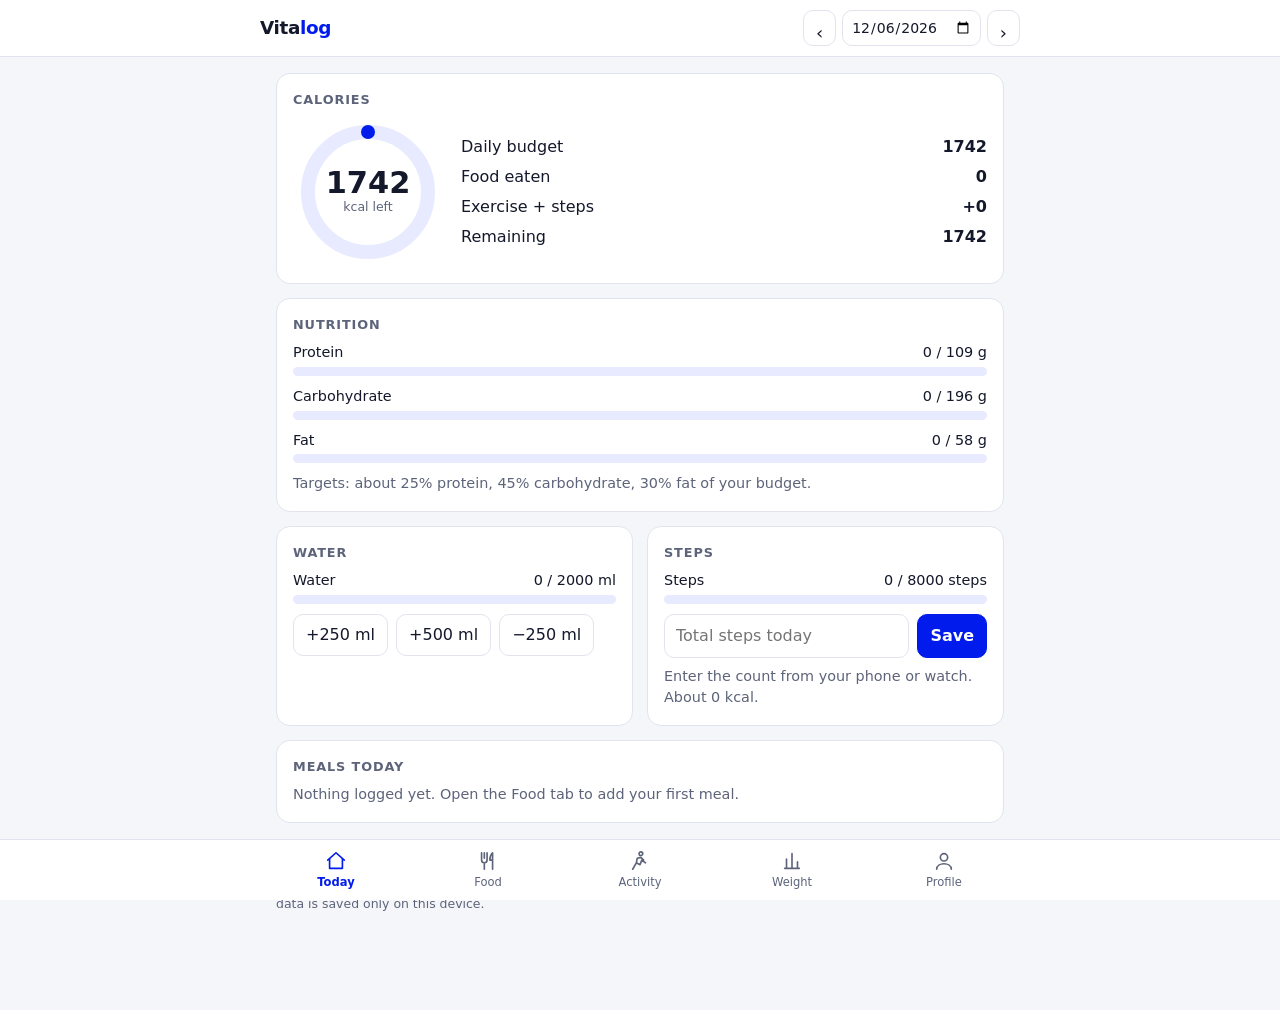
==== apps/vitalog/index.html @ bc7e9af1 "Add pre-launch notice, Vitalog app and Apps page entry Co-Authored-By: Claude Sonnet 5.5 <noreply@an" ====
<!doctype html>
<html lang="en">
<head>
<meta charset="utf-8">
<meta name="viewport" content="width=device-width, initial-scale=1, viewport-fit=cover">
<title>Vitalog</title>
<meta name="description" content="Free health tracker: calories, nutrition, water, steps, exercise and weight. Works offline. Your data stays on your device.">
<meta name="theme-color" content="#001beb">
<link rel="manifest" href="manifest.webmanifest">
<link rel="icon" href="icon.svg" type="image/svg+xml">
<style>
:root{--bg:#f5f6fa;--card:#fff;--text:#14182b;--muted:#5d647a;--line:#e1e4ee;--accent:#001beb;--accent2:#e8ebff;--good:#12805c;--warn:#b45309;--bad:#c0262d;--water:#0b7fc7;--r:14px}
@media (prefers-color-scheme:dark){:root:not([data-theme=light]){--bg:#0e111b;--card:#171b29;--text:#eceefa;--muted:#9aa2bd;--line:#272d42;--accent:#7e8cff;--accent2:#1d2342;--good:#3ecf9b;--warn:#f0a84a;--bad:#ff7b80;--water:#4cb4f5;color-scheme:dark}}
:root[data-theme=dark]{--bg:#0e111b;--card:#171b29;--text:#eceefa;--muted:#9aa2bd;--line:#272d42;--accent:#7e8cff;--accent2:#1d2342;--good:#3ecf9b;--warn:#f0a84a;--bad:#ff7b80;--water:#4cb4f5;color-scheme:dark}
*{box-sizing:border-box}
html,body{margin:0}
body{background:var(--bg);color:var(--text);font:16px/1.5 system-ui,-apple-system,"Segoe UI",Roboto,sans-serif;padding-bottom:calc(72px + env(safe-area-inset-bottom,0px))}
header{position:sticky;top:0;z-index:5;background:var(--card);border-bottom:1px solid var(--line);padding:calc(10px + env(safe-area-inset-top,0px)) max(16px,env(safe-area-inset-left,0px)) 10px max(16px,env(safe-area-inset-left,0px))}
.bar{max-width:760px;margin:0 auto;display:flex;align-items:center;gap:10px}
.brand{font-weight:800;letter-spacing:-.02em;font-size:1.15rem;margin-right:auto}
.brand b{color:var(--accent)}
.datebar{display:flex;align-items:center;gap:6px}
.datebar button{width:36px;height:36px;border-radius:10px;border:1px solid var(--line);background:var(--card);color:var(--text);font-size:18px;cursor:pointer}
.datebar input{border:1px solid var(--line);background:var(--card);color:var(--text);border-radius:10px;height:36px;padding:0 8px;font:inherit;font-size:14px}
main{max-width:760px;margin:0 auto;padding:16px max(16px,env(safe-area-inset-left,0px)) 16px;display:grid;gap:14px}
.card{background:var(--card);border:1px solid var(--line);border-radius:var(--r);padding:16px}
h2{font-size:1.05rem;margin:0 0 10px}
h3{font-size:.8rem;text-transform:uppercase;letter-spacing:.07em;color:var(--muted);margin:0 0 8px}
.muted{color:var(--muted);font-size:.9rem}
.grid2{display:grid;grid-template-columns:1fr 1fr;gap:14px}
@media(max-width:560px){.grid2{grid-template-columns:1fr}}
.ringrow{display:flex;gap:18px;align-items:center;flex-wrap:wrap}
.ring{position:relative;width:150px;height:150px;flex:none}
.ring svg{width:100%;height:100%;transform:rotate(-90deg)}
.ring .c{position:absolute;inset:0;display:grid;place-content:center;text-align:center}
.ring .c b{font-size:1.9rem;line-height:1;font-variant-numeric:tabular-nums}
.ring .c span{font-size:.78rem;color:var(--muted)}
.stats{display:grid;gap:6px;flex:1;min-width:200px}
.stats div{display:flex;justify-content:space-between;gap:8px;font-variant-numeric:tabular-nums}
.stats b{font-weight:700}
.bars{display:grid;gap:10px}
.bar-row .top{display:flex;justify-content:space-between;font-size:.9rem;margin-bottom:3px;font-variant-numeric:tabular-nums}
.track{height:9px;border-radius:9px;background:var(--accent2);overflow:hidden}
.fill{height:100%;border-radius:9px;background:var(--accent);transition:width .3s}
.fill.w{background:var(--water)}.fill.g{background:var(--good)}
.btnrow{display:flex;flex-wrap:wrap;gap:8px;margin-top:10px}
button,.btn{font:inherit;border:1px solid var(--line);background:var(--card);color:var(--text);border-radius:10px;padding:8px 12px;cursor:pointer}
button.pri{background:var(--accent);border-color:var(--accent);color:#fff;font-weight:600}
@media(prefers-color-scheme:dark){:root:not([data-theme=light]) button.pri{color:#0e111b}}
:root[data-theme=dark] button.pri{color:#0e111b}
button.del{color:var(--bad);padding:4px 9px}
button:focus-visible,input:focus-visible,select:focus-visible,a:focus-visible{outline:3px solid var(--accent);outline-offset:2px}
label{display:block;font-size:.85rem;font-weight:600;margin:10px 0 4px}
input,select{width:100%;font:inherit;color:var(--text);background:var(--card);border:1px solid var(--line);border-radius:10px;padding:9px 11px}
.row{display:grid;grid-template-columns:repeat(auto-fit,minmax(130px,1fr));gap:10px}
ul.list{list-style:none;margin:0;padding:0;display:grid;gap:2px}
ul.list li{display:flex;align-items:center;gap:10px;padding:9px 0;border-top:1px solid var(--line)}
ul.list li:first-child{border-top:0}
ul.list .n{flex:1;min-width:0}
ul.list .n small{display:block;color:var(--muted)}
ul.list .k{font-variant-numeric:tabular-nums;font-weight:600;white-space:nowrap}
.pill{display:inline-block;font-size:.72rem;font-weight:700;padding:1px 8px;border-radius:99px;background:var(--accent2);color:var(--accent);text-transform:uppercase;letter-spacing:.05em}
nav.tabs{position:fixed;left:0;right:0;bottom:0;z-index:6;background:var(--card);border-top:1px solid var(--line);display:flex;justify-content:center;padding-bottom:env(safe-area-inset-bottom,0px)}
nav.tabs .in{display:flex;width:100%;max-width:760px}
nav.tabs button{flex:1;border:0;border-radius:0;background:none;padding:10px 2px 9px;font-size:.72rem;color:var(--muted);display:grid;justify-items:center;gap:2px}
nav.tabs button svg{width:22px;height:22px;stroke:currentColor;fill:none;stroke-width:1.8;stroke-linecap:round;stroke-linejoin:round}
nav.tabs button[aria-current=page]{color:var(--accent);font-weight:700}
.note{font-size:.82rem;color:var(--muted);border-left:3px solid var(--accent);padding:2px 0 2px 10px}
.warn{color:var(--warn)}
.search{position:relative}
.results{max-height:240px;overflow:auto;border:1px solid var(--line);border-radius:10px;margin-top:6px}
.results button{display:flex;justify-content:space-between;width:100%;border:0;border-radius:0;border-top:1px solid var(--line);text-align:left}
.results button:first-child{border-top:0}
.chart{width:100%;height:auto;display:block}
.chart text{fill:var(--muted);font-size:11px}
footer.legal{max-width:760px;margin:0 auto;padding:0 max(16px,env(safe-area-inset-left,0px)) 24px;color:var(--muted);font-size:.78rem}
@media(prefers-reduced-motion:reduce){*{transition:none!important}}
</style>
</head>
<body>
<header><div class="bar"><div class="brand">Vita<b>log</b></div><div class="datebar" id="datebar"></div></div></header>
<main id="app"></main>
<footer class="legal">Vitalog is a free general-wellness tool by CircuitsTechHub. It is not medical advice and does not diagnose, treat or prevent any condition. Figures are estimates. Talk to a doctor or registered dietitian before changing your diet or exercise, especially if you are pregnant, under 18, have a medical condition or a history of disordered eating. Your data is saved only on this device.</footer>
<nav class="tabs"><div class="in" id="tabs"></div></nav>

<script>
(function(){
"use strict";
var KEY="vitalog-v1";
var $=function(s,r){return (r||document).querySelector(s)};
function esc(s){return String(s==null?"":s).replace(/[&<>"']/g,function(c){return{"&":"&amp;","<":"&lt;",">":"&gt;",'"':"&quot;","'":"&#39;"}[c]})}
function r0(n){return Math.round(n)}
function r1(n){return Math.round(n*10)/10}

/* ---------- food data: approximate values per 100 g (typical generic foods) ---------- */
var FOODS=[
["Apple",52,0.3,14,0.2,180],["Banana",89,1.1,23,0.3,120],["Orange",47,0.9,12,0.1,150],["Strawberries",32,0.7,8,0.3,150],["Grapes",69,0.7,18,0.2,100],["Blueberries",57,0.7,14,0.3,100],
["Avocado",160,2,9,15,100],["Tomato",18,0.9,3.9,0.2,120],["Cucumber",15,0.7,3.6,0.1,100],["Carrot",41,0.9,10,0.2,80],["Broccoli",34,2.8,7,0.4,90],["Spinach",23,2.9,3.6,0.4,60],["Potato, boiled",87,1.9,20,0.1,180],["Sweet potato, baked",90,2,21,0.2,150],["Onion",40,1.1,9,0.1,80],["Mixed salad leaves",17,1.3,2.9,0.2,60],
["White rice, cooked",130,2.7,28,0.3,180],["Brown rice, cooked",123,2.7,26,1,180],["Pasta, cooked",158,5.8,31,0.9,200],["Bulgur, cooked",83,3,19,0.2,180],["Couscous, cooked",112,3.8,23,0.2,180],["Oats, dry",389,17,66,7,40],["Bread, white",265,9,49,3.2,40],["Bread, wholemeal",247,13,41,3.4,40],["Turkish pide / flatbread",275,9,53,2.5,80],["Cornflakes",357,7,84,0.4,30],
["Chicken breast, cooked",165,31,0,3.6,120],["Chicken thigh, cooked",209,26,0,11,100],["Beef mince, 10% fat, cooked",217,26,0,12,100],["Lamb, cooked",294,25,0,21,100],["Salmon, cooked",208,20,0,13,120],["Tuna, canned in water",116,26,0,1,100],["White fish, cooked",105,23,0,1,120],["Egg, whole",143,13,1,9.5,50],["Bacon, grilled",417,12,1,41,25],["Sausage, grilled",300,14,3,26,60],["Doner kebab meat",250,18,3,18,120],
["Milk, semi-skimmed",47,3.6,4.8,1.7,200],["Whole milk",61,3.2,4.8,3.3,200],["Yoghurt, plain",61,3.5,4.7,3.3,150],["Greek yoghurt",97,9,4,5,150],["Ayran / buttermilk",40,2,3,2,250],["Cheddar cheese",403,25,1.3,33,30],["White cheese (beyaz peynir)",264,14,1.5,22,40],["Mozzarella",280,22,2.2,22,40],["Butter",717,0.9,0.1,81,10],["Cream cheese",342,6,4,34,30],
["Lentils, cooked",116,9,20,0.4,150],["Chickpeas, cooked",164,8.9,27,2.6,150],["Kidney beans, cooked",127,8.7,23,0.5,150],["Hummus",166,8,14,10,50],["Tofu",76,8,1.9,4.8,100],
["Almonds",579,21,22,50,30],["Walnuts",654,15,14,65,30],["Peanut butter",588,25,20,50,20],["Hazelnuts",628,15,17,61,30],["Olive oil",884,0,0,100,10],["Honey",304,0.3,82,0,20],["Sugar",387,0,100,0,5],["Dark chocolate",546,5,61,31,25],["Milk chocolate",535,8,59,30,25],["Biscuit",480,6,70,20,25],["Crisps",536,6,53,34,30],
["Baklava",430,6,45,25,60],["Pizza, margherita slice",250,11,31,9,110],["Burger, beef with bun",260,13,24,12,200],["Chips / fries",312,3.4,41,15,120],["Falafel",333,13,32,18,60],
["Cola",42,0,10.6,0,330],["Orange juice",45,0.7,10,0.2,200],["Coffee, black",2,0.1,0,0,200],["Tea, no sugar",1,0,0.3,0,250],["Beer",43,0.5,3.6,0,330],["Wine, red",85,0.1,2.6,0,150]
].map(function(a){return{name:a[0],kcal:a[1],p:a[2],c:a[3],f:a[4],serving:a[5]}});

var EXERCISES=[["Walking, easy",3.5],["Walking, brisk",4.3],["Running, 8 km/h",8.3],["Running, 10 km/h",9.8],["Cycling, leisure",5.8],["Cycling, fast",8.5],["Swimming",6],["Strength training",5],["HIIT / circuit",8],["Yoga",2.5],["Pilates",3],["Dancing",5],["Hiking",6],["Football",7],["Basketball",6.5],["Tennis",7],["Elliptical",5],["Rowing",7],["Housework",3]];
var MEALS=["Breakfast","Lunch","Dinner","Snacks"];

/* ---------- state ---------- */
var S=load();
function def(){return{profile:{sex:"f",age:30,height:170,weight:70,act:0,goal:"maintain",pace:0.25,water:2000,steps:8000},days:{},weights:{},custom:[],theme:"auto"}}
function load(){var d=def();try{var s=JSON.parse(localStorage.getItem(KEY)||"null");if(s&&typeof s==="object"){for(var k in d)if(s[k]!==undefined)d[k]=s[k];d.profile=Object.assign(def().profile,s.profile||{})}}catch(e){}return d}
var saveT;function save(){clearTimeout(saveT);saveT=setTimeout(function(){try{localStorage.setItem(KEY,JSON.stringify(S))}catch(e){toast("Could not save. Storage may be full or blocked.")}},120)}
var ids=0;function uid(){return Date.now().toString(36)+(ids++)}

var today=ymd(new Date()),cur=today,tab="today";
function ymd(d){var p=function(n){return String(n).padStart(2,"0")};return d.getFullYear()+"-"+p(d.getMonth()+1)+"-"+p(d.getDate())}
function shift(s,n){var d=new Date(s+"T12:00:00");d.setDate(d.getDate()+n);return ymd(d)}
function day(s){s=s||cur;if(!S.days[s])S.days[s]={food:[],water:0,steps:0,ex:[]};return S.days[s]}
function peek(s){return S.days[s]||{food:[],water:0,steps:0,ex:[]}}
function toast(m){var t=$("#toast");if(!t){t=document.createElement("div");t.id="toast";t.setAttribute("role","status");t.style.cssText="position:fixed;left:50%;transform:translateX(-50%);bottom:calc(84px + env(safe-area-inset-bottom,0px));background:#14182b;color:#fff;padding:9px 16px;border-radius:99px;font-size:.9rem;z-index:20;max-width:92vw;text-align:center";document.body.appendChild(t)}t.textContent=m;t.style.display="block";clearTimeout(toast._t);toast._t=setTimeout(function(){t.style.display="none"},3000)}

/* ---------- calculations ---------- */
function weightNow(){var ks=Object.keys(S.weights).sort();return ks.length?S.weights[ks[ks.length-1]]:S.profile.weight}
function bmr(){var p=S.profile,w=weightNow();return 10*w+6.25*p.height-5*p.age+(p.sex==="m"?5:-161)}
function budget(){
  var p=S.profile,tdee=bmr()*1.2,adj=0;      /* baseline 1.2: exercise and steps are added separately */
  if(p.goal==="lose")adj=-p.pace*7700/7;else if(p.goal==="gain")adj=p.pace*7700/7;
  var floor=p.sex==="m"?1500:1200,b=tdee+adj,limited=false;
  if(b<floor){b=floor;limited=true}
  return{kcal:r0(b),limited:limited,floor:floor}
}
function stepKcal(steps){return steps*0.00057*weightNow()}
function exKcal(ex){return ex.reduce(function(a,e){return a+(+e.kcal||0)},0)}
function totals(s){
  var d=peek(s),t={kcal:0,p:0,c:0,f:0};
  d.food.forEach(function(x){t.kcal+=x.kcal;t.p+=x.p;t.c+=x.c;t.f+=x.f});
  t.burn=exKcal(d.ex)+stepKcal(d.steps||0);
  return t
}

/* ---------- views ---------- */
var ICON={
today:'<path d="M3 11l9-8 9 8"/><path d="M5 10v10h14V10"/>',
food:'<path d="M5 3v8a3 3 0 003 3v7M8 3v6M11 3v8a3 3 0 01-3 3"/><path d="M17 21V3c-2 2-3 5-3 8h3"/>',
move:'<circle cx="13" cy="4" r="2"/><path d="M4 21l4-7 4 2 2-5 4 3M8 14l1-5 4-1 3 3"/>',
weight:'<path d="M4 20h16M6 20V10M12 20V4M18 20v-7"/>',
me:'<circle cx="12" cy="8" r="4"/><path d="M4 21c0-4 4-6 8-6s8 2 8 6"/>'};
function drawTabs(){
  var t=[["today","Today"],["food","Food"],["move","Activity"],["weight","Weight"],["me","Profile"]];
  $("#tabs").innerHTML=t.map(function(x){return'<button data-tab="'+x[0]+'"'+(tab===x[0]?' aria-current="page"':"")+'><svg viewBox="0 0 24 24" aria-hidden="true">'+ICON[x[0]]+"</svg>"+x[1]+"</button>"}).join("")
}
function drawDate(){
  $("#datebar").innerHTML='<button data-d="-1" aria-label="Previous day">‹</button><input type="date" id="dt" value="'+cur+'" max="'+today+'" aria-label="Date"><button data-d="1" aria-label="Next day"'+(cur>=today?" disabled":"")+'>›</button>'
}
function ring(pct,color,over){
  var R=60,C=2*Math.PI*R,p=Math.max(0,Math.min(1,pct)),col=over?"var(--warn)":color;
  return'<svg viewBox="0 0 150 150"><circle cx="75" cy="75" r="'+R+'" fill="none" stroke="var(--accent2)" stroke-width="14"/><circle cx="75" cy="75" r="'+R+'" fill="none" stroke="'+col+'" stroke-width="14" stroke-linecap="round" stroke-dasharray="'+(C*p).toFixed(1)+" "+C.toFixed(1)+'"/></svg>'
}
function bar(label,val,goal,cls,unit){
  var pct=goal>0?Math.min(100,val/goal*100):0;
  return'<div class="bar-row"><div class="top"><span>'+label+'</span><span>'+r0(val)+" / "+r0(goal)+" "+unit+'</span></div><div class="track" role="progressbar" aria-valuemin="0" aria-valuemax="'+r0(goal)+'" aria-valuenow="'+r0(val)+'" aria-label="'+label+'"><div class="fill '+(cls||"")+'" style="width:'+pct+'%"></div></div></div>'
}
function viewToday(){
  var d=peek(cur),t=totals(cur),b=budget(),left=b.kcal-t.kcal+t.burn,P=S.profile;
  var gp=b.kcal*0.25/4,gc=b.kcal*0.45/4,gf=b.kcal*0.30/9;
  return'<section class="card"><h3>Calories</h3><div class="ringrow"><div class="ring">'+ring(t.kcal/(b.kcal+t.burn),"var(--accent)",left<0)+'<div class="c"><b>'+r0(Math.abs(left))+'</b><span>'+(left>=0?"kcal left":"kcal over")+'</span></div></div>'+
  '<div class="stats"><div><span>Daily budget</span><b>'+b.kcal+'</b></div><div><span>Food eaten</span><b>'+r0(t.kcal)+'</b></div><div><span>Exercise + steps</span><b>+'+r0(t.burn)+'</b></div><div><span>Remaining</span><b>'+r0(left)+'</b></div></div></div>'+
  (b.limited?'<p class="note warn" style="margin-top:10px">Your goal would go below '+b.floor+' kcal a day, so the budget is held at that minimum. Very low intakes are not recommended without medical supervision.</p>':"")+'</section>'+
  '<section class="card"><h3>Nutrition</h3><div class="bars">'+bar("Protein",t.p,gp,"g","g")+bar("Carbohydrate",t.c,gc,"","g")+bar("Fat",t.f,gf,"w","g")+'</div><p class="muted" style="margin:10px 0 0">Targets: about 25% protein, 45% carbohydrate, 30% fat of your budget.</p></section>'+
  '<div class="grid2"><section class="card"><h3>Water</h3>'+bar("Water",d.water||0,P.water,"w","ml")+'<div class="btnrow"><button data-act="water" data-v="250">+250 ml</button><button data-act="water" data-v="500">+500 ml</button><button data-act="water" data-v="-250">−250 ml</button></div></section>'+
  '<section class="card"><h3>Steps</h3>'+bar("Steps",d.steps||0,P.steps,"g","steps")+'<form data-form="steps" class="btnrow"><input type="number" min="0" max="100000" inputmode="numeric" id="stepsIn" placeholder="Total steps today" aria-label="Total steps" style="flex:1;min-width:120px" value="'+(d.steps||"")+'"><button class="pri">Save</button></form><p class="muted" style="margin:8px 0 0">Enter the count from your phone or watch. About '+r0(stepKcal(d.steps||0))+' kcal.</p></section></div>'+
  '<section class="card"><h3>Meals today</h3>'+(d.food.length?MEALS.map(function(m){var f=d.food.filter(function(x){return x.meal===m});if(!f.length)return"";return'<p class="muted" style="margin:6px 0 0"><b>'+m+"</b> · "+r0(f.reduce(function(a,x){return a+x.kcal},0))+" kcal</p>"}).join(""):'<p class="muted" style="margin:0">Nothing logged yet. Open the Food tab to add your first meal.</p>')+'</section>'
}
var foodQuery="",foodPick=null;
function viewFood(){
  var d=peek(cur),all=FOODS.concat(S.custom);
  var q=foodQuery.trim().toLowerCase(),res=q?all.filter(function(f){return f.name.toLowerCase().indexOf(q)>-1}).slice(0,30):[];
  var h='<section class="card"><h2>Add food</h2><div class="search"><label for="fq">Search foods</label><input id="fq" type="search" autocomplete="off" placeholder="e.g. banana, rice, yoghurt" value="'+esc(foodQuery)+'">'+
  (q?'<div class="results">'+(res.length?res.map(function(f,i){return'<button data-pick="'+esc(f.name)+'"><span>'+esc(f.name)+'</span><span class="muted">'+r0(f.kcal)+" kcal/100 g</span></button>"}).join(""):'<p class="muted" style="padding:10px;margin:0">No match. Add it as a custom food below.</p>')+"</div>":"")+"</div>";
  if(foodPick){
    var f=all.filter(function(x){return x.name===foodPick})[0];
    if(f)h+='<form data-form="addfood" style="margin-top:12px"><b>'+esc(f.name)+'</b><div class="row"><div><label for="g">Amount (g or ml)</label><input id="g" type="number" min="1" max="5000" step="1" value="'+f.serving+'" inputmode="decimal"></div><div><label for="m">Meal</label><select id="m">'+MEALS.map(function(m){return"<option"+(m===guessMeal()?" selected":"")+">"+m+"</option>"}).join("")+'</select></div></div><div class="btnrow"><button class="pri">Add to diary</button><button type="button" data-act="cancelpick">Cancel</button></div></form>'
  }
  h+='<details style="margin-top:14px"><summary style="cursor:pointer;font-weight:600">Add a custom food</summary><form data-form="custom"><label for="cn">Name</label><input id="cn" required maxlength="60"><div class="row"><div><label for="ck">kcal per 100 g</label><input id="ck" type="number" min="0" max="1000" step="any" required></div><div><label for="cp">Protein g</label><input id="cp" type="number" min="0" step="any" value="0"></div><div><label for="cc">Carbs g</label><input id="cc" type="number" min="0" step="any" value="0"></div><div><label for="cf">Fat g</label><input id="cf" type="number" min="0" step="any" value="0"></div></div><div class="row"><div><label for="cs">Usual serving (g)</label><input id="cs" type="number" min="1" value="100"></div></div><div class="btnrow"><button class="pri">Save food</button></div></form></details></section>';
  MEALS.forEach(function(m){
    var f=d.food.filter(function(x){return x.meal===m});
    h+='<section class="card"><h3>'+m+(f.length?" · "+r0(f.reduce(function(a,x){return a+x.kcal},0))+" kcal":"")+"</h3>"+(f.length?'<ul class="list">'+f.map(function(x){return'<li><div class="n">'+esc(x.name)+"<small>"+r0(x.g)+" g · P "+r1(x.p)+" · C "+r1(x.c)+" · F "+r1(x.f)+'</small></div><span class="k">'+r0(x.kcal)+'</span><button class="del" data-del-food="'+x.id+'" aria-label="Delete '+esc(x.name)+'">✕</button></li>'}).join("")+"</ul>":'<p class="muted" style="margin:0">Empty</p>')+"</section>"
  });
  return h
}
function guessMeal(){var h=new Date().getHours();return h<11?"Breakfast":h<16?"Lunch":h<21?"Dinner":"Snacks"}
function viewMove(){
  var d=peek(cur),P=S.profile;
  var h='<section class="card"><h2>Log exercise</h2><form data-form="ex"><label for="et">Activity</label><select id="et">'+EXERCISES.map(function(e,i){return'<option value="'+i+'">'+e[0]+"</option>"}).join("")+'</select><div class="row"><div><label for="em">Minutes</label><input id="em" type="number" min="1" max="600" value="30" inputmode="numeric"></div></div><p class="muted" id="epre" style="margin:8px 0 0"></p><div class="btnrow"><button class="pri">Add exercise</button></div></form><p class="note" style="margin-top:12px">Calories use the MET method with your latest weight ('+r1(weightNow())+' kg). They are estimates.</p></section>';
  h+='<section class="card"><h3>Today\'s exercise · '+r0(exKcal(d.ex))+' kcal</h3>'+(d.ex.length?'<ul class="list">'+d.ex.map(function(x){return'<li><div class="n">'+esc(x.name)+"<small>"+x.min+' min</small></div><span class="k">'+r0(x.kcal)+'</span><button class="del" data-del-ex="'+x.id+'" aria-label="Delete '+esc(x.name)+'">✕</button></li>'}).join("")+"</ul>":'<p class="muted" style="margin:0">No exercise logged for this day.</p>')+"</section>";
  var wk=[];for(var i=6;i>=0;i--){var s=shift(cur,-i),dd=peek(s);wk.push({s:s,steps:dd.steps||0,ex:exKcal(dd.ex)})}
  h+='<section class="card"><h3>Last 7 days · steps</h3>'+barChart(wk.map(function(x){return{l:x.s.slice(8),v:x.steps}}),P.steps,"steps")+"</section>";
  return h
}
function barChart(data,goal,unit){
  var W=520,H=170,L=40,B=24,T=10,max=Math.max(goal||0,Math.max.apply(null,data.map(function(x){return x.v})),1),bw=(W-L-8)/data.length;
  var top=niceMax(max),svg='<svg class="chart" viewBox="0 0 '+W+" "+H+'" role="img" aria-label="Bar chart of '+unit+' for the last 7 days">';
  [0,.5,1].forEach(function(f){var y=T+(H-T-B)*(1-f);svg+='<line x1="'+L+'" x2="'+W+'" y1="'+y+'" y2="'+y+'" stroke="var(--line)"/><text x="'+(L-6)+'" y="'+(y+4)+'" text-anchor="end">'+r0(top*f)+"</text>"});
  data.forEach(function(x,i){var h=(H-T-B)*x.v/top,xx=L+i*bw+bw*.18;svg+='<rect x="'+xx+'" y="'+(H-B-h)+'" width="'+bw*.64+'" height="'+h+'" rx="4" fill="var(--accent)"/><text x="'+(xx+bw*.32)+'" y="'+(H-8)+'" text-anchor="middle">'+x.l+"</text>"});
  if(goal){var gy=T+(H-T-B)*(1-goal/top);svg+='<line x1="'+L+'" x2="'+W+'" y1="'+gy+'" y2="'+gy+'" stroke="var(--good)" stroke-dasharray="5 4"/><text x="'+W+'" y="'+(gy-4)+'" text-anchor="end" style="fill:var(--good)">goal</text>'}
  return svg+"</svg>"
}
function niceMax(v){var p=Math.pow(10,Math.floor(Math.log10(v))),n=v/p;return(n<=1?1:n<=2?2:n<=5?5:10)*p}
function viewWeight(){
  var ks=Object.keys(S.weights).sort(),P=S.profile;
  var h='<section class="card"><h2>Log weight</h2><form data-form="weight"><div class="row"><div><label for="wv">Weight (kg) on '+cur+'</label><input id="wv" type="number" step="0.1" min="20" max="400" inputmode="decimal" value="'+(S.weights[cur]||"")+'" required></div></div><div class="btnrow"><button class="pri">Save weight</button></div></form></section>';
  if(ks.length){
    var last=S.weights[ks[ks.length-1]],first=S.weights[ks[0]],hm=P.height/100,bmi=last/(hm*hm);
    h+='<section class="card"><h3>Progress</h3><div class="stats"><div><span>Latest</span><b>'+r1(last)+' kg</b></div><div><span>Change since first entry</span><b>'+(last-first>0?"+":"")+r1(last-first)+' kg</b></div><div><span>BMI</span><b>'+r1(bmi)+'</b></div></div><p class="muted" style="margin:8px 0 0">BMI is a rough population measure. It does not account for muscle, age or body shape.</p>'+lineChart(ks.slice(-60))+"</section>";
    h+='<section class="card"><h3>History</h3><ul class="list">'+ks.slice().reverse().slice(0,20).map(function(k){return'<li><div class="n">'+k+'</div><span class="k">'+r1(S.weights[k])+' kg</span><button class="del" data-del-w="'+k+'" aria-label="Delete weight on '+k+'">✕</button></li>'}).join("")+"</ul></section>"
  }else h+='<section class="card"><p class="muted" style="margin:0">No weights yet. Enter your first one above to see your chart.</p></section>';
  return h
}
function lineChart(ks){
  if(ks.length<2)return'<p class="muted">Add at least two entries to see a chart.</p>';
  var vals=ks.map(function(k){return S.weights[k]}),mn=Math.min.apply(null,vals),mx=Math.max.apply(null,vals),pad=Math.max(0.5,(mx-mn)*.15);mn=Math.floor((mn-pad)*2)/2;mx=Math.ceil((mx+pad)*2)/2;
  var W=520,H=190,L=44,R=10,T=12,B=26,pw=W-L-R,ph=H-T-B,pts=ks.map(function(k,i){return[L+pw*i/(ks.length-1),T+ph*(1-(S.weights[k]-mn)/(mx-mn))]});
  var svg='<svg class="chart" viewBox="0 0 '+W+" "+H+'" role="img" aria-label="Weight over time">';
  [0,.5,1].forEach(function(f){var y=T+ph*(1-f);svg+='<line x1="'+L+'" x2="'+(W-R)+'" y1="'+y+'" y2="'+y+'" stroke="var(--line)"/><text x="'+(L-6)+'" y="'+(y+4)+'" text-anchor="end">'+r1(mn+(mx-mn)*f)+"</text>"});
  svg+='<polyline fill="none" stroke="var(--accent)" stroke-width="2.5" stroke-linejoin="round" points="'+pts.map(function(p){return p[0].toFixed(1)+","+p[1].toFixed(1)}).join(" ")+'"/>';
  pts.forEach(function(p,i){if(ks.length<=30||i===pts.length-1)svg+='<circle cx="'+p[0].toFixed(1)+'" cy="'+p[1].toFixed(1)+'" r="3.5" fill="var(--accent)"/>'});
  svg+='<text x="'+L+'" y="'+(H-6)+'">'+ks[0]+'</text><text x="'+(W-R)+'" y="'+(H-6)+'" text-anchor="end">'+ks[ks.length-1]+"</text>";
  return svg+"</svg>"
}
function viewMe(){
  var P=S.profile,b=budget();
  function opt(a,v){return a.map(function(x){return'<option value="'+x[0]+'"'+(String(x[0])===String(v)?" selected":"")+">"+x[1]+"</option>"}).join("")}
  return'<section class="card"><h2>Your profile</h2><form data-form="profile"><div class="row"><div><label for="pa">Age</label><input id="pa" type="number" min="14" max="100" value="'+P.age+'"></div><div><label for="ps">Sex (for calorie formula)</label><select id="ps"><option value="f"'+(P.sex==="f"?" selected":"")+'>Female</option><option value="m"'+(P.sex==="m"?" selected":"")+'>Male</option></select></div><div><label for="ph">Height (cm)</label><input id="ph" type="number" min="100" max="230" value="'+P.height+'"></div><div><label for="pw">Weight (kg)</label><input id="pw" type="number" step="0.1" min="30" max="300" value="'+r1(weightNow())+'"></div></div>'+
  '<div class="row"><div><label for="pg">Goal</label><select id="pg">'+opt([["lose","Lose weight"],["maintain","Maintain weight"],["gain","Gain weight"]],P.goal)+'</select></div><div><label for="pp">Pace</label><select id="pp">'+opt([[0.25,"Gentle: 0.25 kg per week"],[0.5,"Steady: 0.5 kg per week"]],P.pace)+'</select></div></div>'+
  '<div class="row"><div><label for="pwg">Water goal (ml)</label><input id="pwg" type="number" min="500" max="6000" step="50" value="'+P.water+'"></div><div><label for="pst">Step goal</label><input id="pst" type="number" min="1000" max="40000" step="500" value="'+P.steps+'"></div></div>'+
  '<div class="btnrow"><button class="pri">Save profile</button></div></form><p class="note" style="margin-top:12px">Your daily budget is about <b>'+b.kcal+' kcal</b>. It uses the Mifflin-St Jeor equation with a sedentary baseline; logged exercise and steps are added on top. This is a general estimate, not a prescription.</p></section>'+
  '<section class="card"><h3>Appearance</h3><div class="btnrow" style="margin-top:0"><button data-theme="auto">Auto</button><button data-theme="light">Light</button><button data-theme="dark">Dark</button></div></section>'+
  '<section class="card"><h3>Your data</h3><p class="muted" style="margin-top:0">Everything is stored only in this browser on this device. Clearing browser data deletes it, so download a backup now and then. Nothing is sent to CircuitsTechHub or anyone else.</p><div class="btnrow"><button data-act="export">Download backup</button><label class="btn" style="margin:0;font-weight:400">Restore backup<input type="file" accept=".json,application/json" id="imp" hidden></label><button class="del" data-act="wipe">Delete all data</button></div></section>'
}
function render(){
  drawTabs();drawDate();
  var v={today:viewToday,food:viewFood,move:viewMove,weight:viewWeight,me:viewMe}[tab]();
  var y=window.scrollY,ae=document.activeElement&&document.activeElement.id;
  $("#app").innerHTML=v;
  if(tab==="move")exPreview();
  if(ae==="fq"){var el=$("#fq");if(el){el.focus();el.setSelectionRange(el.value.length,el.value.length)}}
  else window.scrollTo(0,y);
  applyTheme()
}
function exPreview(){var s=$("#et"),m=$("#em"),p=$("#epre");if(!s)return;var k=EXERCISES[+s.value][1]*weightNow()*(+m.value||0)/60;p.textContent="About "+r0(k)+" kcal."}
function applyTheme(){var r=document.documentElement;if(S.theme==="auto")r.removeAttribute("data-theme");else r.setAttribute("data-theme",S.theme)}

/* ---------- events ---------- */
document.addEventListener("click",function(e){
  var b=e.target.closest("button,[data-tab]");if(!b)return;
  if(b.dataset.tab){tab=b.dataset.tab;foodPick=null;render();window.scrollTo(0,0);return}
  if(b.dataset.d){var n=shift(cur,+b.dataset.d);if(n<=today){cur=n;render()}return}
  if(b.dataset.pick){foodPick=b.dataset.pick;render();var g=$("#g");if(g)g.focus();return}
  if(b.dataset.theme){S.theme=b.dataset.theme;save();render();return}
  if(b.dataset.delFood){var d=day();d.food=d.food.filter(function(x){return x.id!==b.dataset.delFood});save();render();return}
  if(b.dataset.delEx){var d2=day();d2.ex=d2.ex.filter(function(x){return x.id!==b.dataset.delEx});save();render();return}
  if(b.dataset.delW){delete S.weights[b.dataset.delW];save();render();return}
  var a=b.dataset.act;if(!a)return;
  if(a==="water"){var dd=day();dd.water=Math.max(0,(dd.water||0)+ +b.dataset.v);save();render()}
  else if(a==="cancelpick"){foodPick=null;render()}
  else if(a==="export"){var url=URL.createObjectURL(new Blob([JSON.stringify(S)],{type:"application/json"})),l=document.createElement("a");l.href=url;l.download="vitalog-backup-"+today+".json";document.body.appendChild(l);l.click();l.remove();setTimeout(function(){URL.revokeObjectURL(url)},1000)}
  else if(a==="wipe"){if(b.dataset.armed){localStorage.removeItem(KEY);S=def();render();toast("All data deleted")}else{b.dataset.armed="1";b.textContent="Tap again to confirm";setTimeout(function(){b.dataset.armed="";b.textContent="Delete all data"},4000)}}
});
document.addEventListener("input",function(e){
  if(e.target.id==="fq"){foodQuery=e.target.value;foodPick=null;render()}
  if(e.target.id==="et"||e.target.id==="em")exPreview();
  if(e.target.id==="dt"){}
});
document.addEventListener("change",function(e){
  if(e.target.id==="dt"){if(e.target.value&&e.target.value<=today){cur=e.target.value;render()}else{e.target.value=cur}}
  if(e.target.id==="imp"&&e.target.files[0]){var r=new FileReader();r.onload=function(){try{var o=JSON.parse(r.result);if(!o||typeof o!=="object"||!o.profile)throw 0;S=Object.assign(def(),o);S.profile=Object.assign(def().profile,o.profile);save();render();toast("Backup restored")}catch(x){toast("That file is not a valid Vitalog backup.")}};r.readAsText(e.target.files[0])}
});
document.addEventListener("submit",function(e){
  var f=e.target.dataset.form;if(!f)return;e.preventDefault();var d=day();
  if(f==="steps"){d.steps=Math.max(0,r0(+$("#stepsIn").value||0));save();render();toast("Steps saved")}
  else if(f==="addfood"){
    var food=FOODS.concat(S.custom).filter(function(x){return x.name===foodPick})[0],g=+$("#g").value;if(!food||!(g>0))return;
    var k=g/100;d.food.push({id:uid(),name:food.name,g:g,meal:$("#m").value,kcal:food.kcal*k,p:food.p*k,c:food.c*k,f:food.f*k});
    foodPick=null;foodQuery="";save();render();toast("Added")}
  else if(f==="custom"){
    var nm=$("#cn").value.trim();if(!nm)return;
    S.custom.push({name:nm,kcal:+$("#ck").value||0,p:+$("#cp").value||0,c:+$("#cc").value||0,f:+$("#cf").value||0,serving:+$("#cs").value||100});
    save();foodQuery=nm;foodPick=nm;render();toast("Food saved")}
  else if(f==="ex"){
    var ex=EXERCISES[+$("#et").value],min=+$("#em").value;if(!(min>0))return;
    d.ex.push({id:uid(),name:ex[0],min:min,kcal:ex[1]*weightNow()*min/60});save();render();toast("Exercise added")}
  else if(f==="weight"){var w=+$("#wv").value;if(!(w>=20&&w<=400))return;S.weights[cur]=w;S.profile.weight=w;save();render();toast("Weight saved")}
  else if(f==="profile"){
    var P=S.profile;P.age=+$("#pa").value||P.age;P.sex=$("#ps").value;P.height=+$("#ph").value||P.height;
    var nw=+$("#pw").value;if(nw>=30){P.weight=nw;if(!S.weights[today])S.weights[today]=nw}
    P.goal=$("#pg").value;P.pace=+$("#pp").value;P.water=+$("#pwg").value||2000;P.steps=+$("#pst").value||8000;
    save();render();toast("Profile saved")}
});
if("serviceWorker" in navigator&&location.protocol.indexOf("http")===0){try{navigator.serviceWorker.register("sw.js").catch(function(){})}catch(e){}}
render();
})();
</script>
</body>
</html>
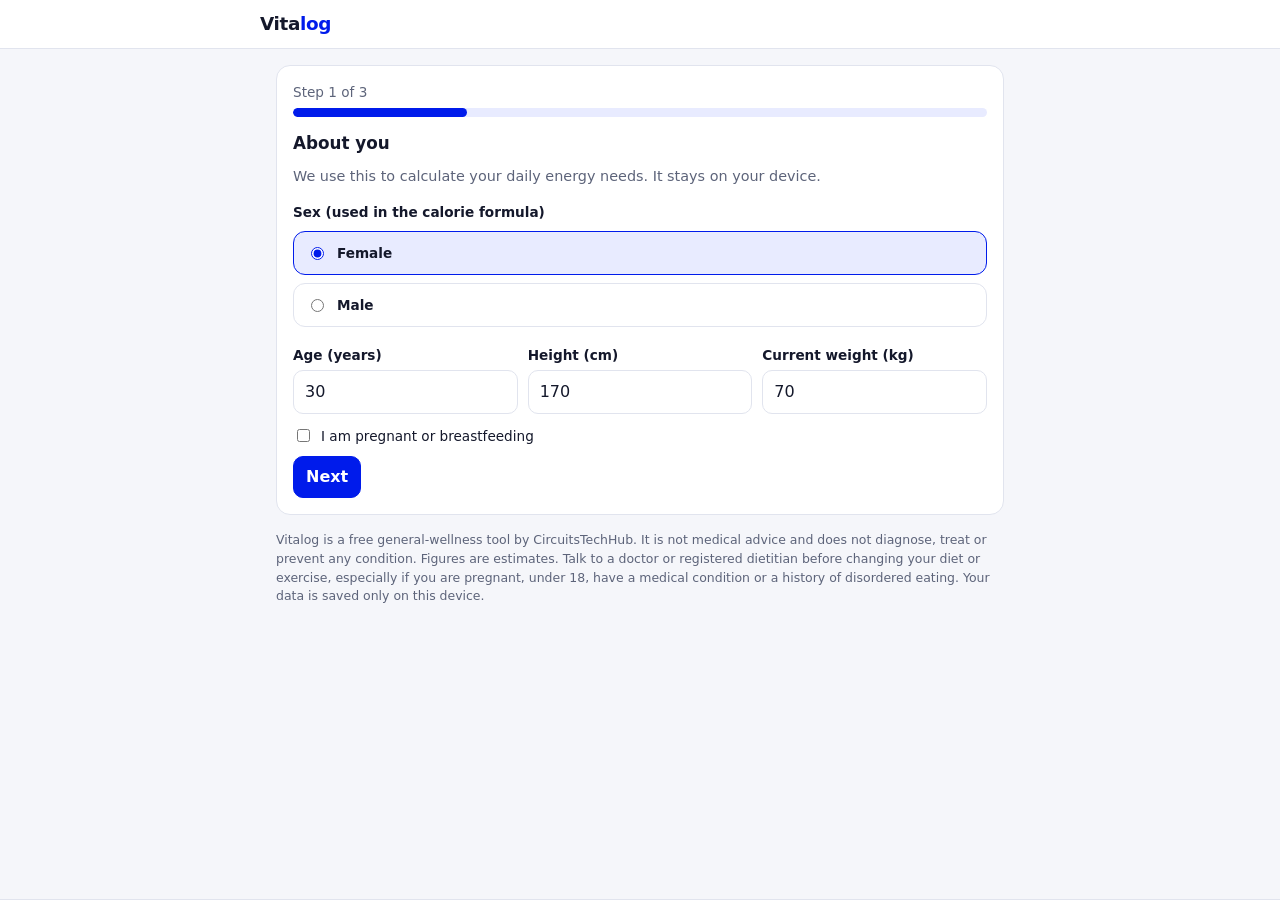
==== commit da452590: "Vitalog 1.1: onboarding questions and personalised calorie, macro and micronutrient plan Co-Authored" ====
--- a/apps/vitalog/index.html
+++ b/apps/vitalog/index.html
@@ -42,7 +42,14 @@
 .bar-row .top{display:flex;justify-content:space-between;font-size:.9rem;margin-bottom:3px;font-variant-numeric:tabular-nums}
 .track{height:9px;border-radius:9px;background:var(--accent2);overflow:hidden}
 .fill{height:100%;border-radius:9px;background:var(--accent);transition:width .3s}
-.fill.w{background:var(--water)}.fill.g{background:var(--good)}
+.fill.w{background:var(--water)}.fill.g{background:var(--good)}.fill.o{background:var(--warn)}
+.opt{display:flex;gap:10px;align-items:flex-start;border:1px solid var(--line);border-radius:12px;padding:11px 12px;margin:8px 0;cursor:pointer;font-weight:400}
+.opt input{width:auto;margin-top:4px;accent-color:var(--accent)}
+.opt b{display:block}.opt small{color:var(--muted)}
+.opt:has(input:checked){border-color:var(--accent);background:var(--accent2)}
+.big{font-size:2.4rem;font-weight:800;line-height:1.1;font-variant-numeric:tabular-nums}
+.steps{color:var(--muted);font-size:.85rem;margin:0 0 6px}
+.chk{display:flex;align-items:center;gap:8px;font-weight:400}.chk input{width:auto}
 .btnrow{display:flex;flex-wrap:wrap;gap:8px;margin-top:10px}
 button,.btn{font:inherit;border:1px solid var(--line);background:var(--card);color:var(--text);border-radius:10px;padding:8px 12px;cursor:pointer}
 button.pri{background:var(--accent);border-color:var(--accent);color:#fff;font-weight:600}
@@ -93,24 +100,26 @@
 function r1(n){return Math.round(n*10)/10}
 
 /* ---------- food data: approximate values per 100 g (typical generic foods) ---------- */
+/* [name, kcal, protein, carbs, fat, serving g, fibre g, sugar g, sodium mg, calcium mg, iron mg, potassium mg, vitamin C mg] per 100 g */
 var FOODS=[
-["Apple",52,0.3,14,0.2,180],["Banana",89,1.1,23,0.3,120],["Orange",47,0.9,12,0.1,150],["Strawberries",32,0.7,8,0.3,150],["Grapes",69,0.7,18,0.2,100],["Blueberries",57,0.7,14,0.3,100],
-["Avocado",160,2,9,15,100],["Tomato",18,0.9,3.9,0.2,120],["Cucumber",15,0.7,3.6,0.1,100],["Carrot",41,0.9,10,0.2,80],["Broccoli",34,2.8,7,0.4,90],["Spinach",23,2.9,3.6,0.4,60],["Potato, boiled",87,1.9,20,0.1,180],["Sweet potato, baked",90,2,21,0.2,150],["Onion",40,1.1,9,0.1,80],["Mixed salad leaves",17,1.3,2.9,0.2,60],
-["White rice, cooked",130,2.7,28,0.3,180],["Brown rice, cooked",123,2.7,26,1,180],["Pasta, cooked",158,5.8,31,0.9,200],["Bulgur, cooked",83,3,19,0.2,180],["Couscous, cooked",112,3.8,23,0.2,180],["Oats, dry",389,17,66,7,40],["Bread, white",265,9,49,3.2,40],["Bread, wholemeal",247,13,41,3.4,40],["Turkish pide / flatbread",275,9,53,2.5,80],["Cornflakes",357,7,84,0.4,30],
-["Chicken breast, cooked",165,31,0,3.6,120],["Chicken thigh, cooked",209,26,0,11,100],["Beef mince, 10% fat, cooked",217,26,0,12,100],["Lamb, cooked",294,25,0,21,100],["Salmon, cooked",208,20,0,13,120],["Tuna, canned in water",116,26,0,1,100],["White fish, cooked",105,23,0,1,120],["Egg, whole",143,13,1,9.5,50],["Bacon, grilled",417,12,1,41,25],["Sausage, grilled",300,14,3,26,60],["Doner kebab meat",250,18,3,18,120],
-["Milk, semi-skimmed",47,3.6,4.8,1.7,200],["Whole milk",61,3.2,4.8,3.3,200],["Yoghurt, plain",61,3.5,4.7,3.3,150],["Greek yoghurt",97,9,4,5,150],["Ayran / buttermilk",40,2,3,2,250],["Cheddar cheese",403,25,1.3,33,30],["White cheese (beyaz peynir)",264,14,1.5,22,40],["Mozzarella",280,22,2.2,22,40],["Butter",717,0.9,0.1,81,10],["Cream cheese",342,6,4,34,30],
-["Lentils, cooked",116,9,20,0.4,150],["Chickpeas, cooked",164,8.9,27,2.6,150],["Kidney beans, cooked",127,8.7,23,0.5,150],["Hummus",166,8,14,10,50],["Tofu",76,8,1.9,4.8,100],
-["Almonds",579,21,22,50,30],["Walnuts",654,15,14,65,30],["Peanut butter",588,25,20,50,20],["Hazelnuts",628,15,17,61,30],["Olive oil",884,0,0,100,10],["Honey",304,0.3,82,0,20],["Sugar",387,0,100,0,5],["Dark chocolate",546,5,61,31,25],["Milk chocolate",535,8,59,30,25],["Biscuit",480,6,70,20,25],["Crisps",536,6,53,34,30],
-["Baklava",430,6,45,25,60],["Pizza, margherita slice",250,11,31,9,110],["Burger, beef with bun",260,13,24,12,200],["Chips / fries",312,3.4,41,15,120],["Falafel",333,13,32,18,60],
-["Cola",42,0,10.6,0,330],["Orange juice",45,0.7,10,0.2,200],["Coffee, black",2,0.1,0,0,200],["Tea, no sugar",1,0,0.3,0,250],["Beer",43,0.5,3.6,0,330],["Wine, red",85,0.1,2.6,0,150]
-].map(function(a){return{name:a[0],kcal:a[1],p:a[2],c:a[3],f:a[4],serving:a[5]}});
+["Apple",52,0.3,14,0.2,180,2.4,10.4,1,6,0.1,107,4.6],["Banana",89,1.1,23,0.3,120,2.6,12.2,1,5,0.3,358,8.7],["Orange",47,0.9,12,0.1,150,2.4,9.4,0,40,0.1,181,53],["Strawberries",32,0.7,8,0.3,150,2,4.9,1,16,0.4,153,59],["Grapes",69,0.7,18,0.2,100,0.9,15.5,2,10,0.4,191,3],["Blueberries",57,0.7,14,0.3,100,2.4,10,1,6,0.3,77,10],
+["Avocado",160,2,9,15,100,6.7,0.7,7,12,0.6,485,10],["Tomato",18,0.9,3.9,0.2,120,1.2,2.6,5,10,0.3,237,14],["Cucumber",15,0.7,3.6,0.1,100,0.5,1.7,2,16,0.3,147,3],["Carrot",41,0.9,10,0.2,80,2.8,4.7,69,33,0.3,320,6],["Broccoli",34,2.8,7,0.4,90,2.6,1.7,33,47,0.7,316,89],["Spinach",23,2.9,3.6,0.4,60,2.2,0.4,79,99,2.7,558,28],["Potato, boiled",87,1.9,20,0.1,180,1.8,0.9,4,8,0.3,328,13],["Sweet potato, baked",90,2,21,0.2,150,3.3,6.5,36,38,0.7,475,20],["Onion",40,1.1,9,0.1,80,1.7,4.2,4,23,0.2,146,7],["Mixed salad leaves",17,1.3,2.9,0.2,60,1.8,0.8,28,36,0.9,194,9],
+["White rice, cooked",130,2.7,28,0.3,180,0.4,0.1,1,10,0.2,35,0],["Brown rice, cooked",123,2.7,26,1,180,1.8,0.4,5,10,0.5,86,0],["Pasta, cooked",158,5.8,31,0.9,200,1.8,0.6,1,7,1.3,44,0],["Bulgur, cooked",83,3,19,0.2,180,4.5,0.1,5,10,1,68,0],["Couscous, cooked",112,3.8,23,0.2,180,1.4,0.1,5,8,0.4,58,0],["Oats, dry",389,17,66,7,40,10.6,1,2,54,4.7,429,0],["Bread, white",265,9,49,3.2,40,2.7,5,491,144,3.6,115,0],["Bread, wholemeal",247,13,41,3.4,40,6,4.5,450,107,2.5,250,0],["Turkish pide / flatbread",275,9,53,2.5,80,2.5,3,450,100,2.5,120,0],["Cornflakes",357,7,84,0.4,30,3.3,8,730,3,3,100,0],
+["Chicken breast, cooked",165,31,0,3.6,120,0,0,74,15,1,256,0],["Chicken thigh, cooked",209,26,0,11,100,0,0,95,12,1.3,230,0],["Beef mince, 10% fat, cooked",217,26,0,12,100,0,0,72,18,2.6,318,0],["Lamb, cooked",294,25,0,21,100,0,0,72,17,1.9,310,0],["Salmon, cooked",208,20,0,13,120,0,0,59,12,0.8,384,0],["Tuna, canned in water",116,26,0,1,100,0,0,247,10,1.3,237,0],["White fish, cooked",105,23,0,1,120,0,0,78,16,0.4,430,0],["Egg, whole",143,13,1,9.5,50,0,0.4,142,56,1.8,138,0],["Bacon, grilled",417,12,1,41,25,0,0,1717,11,1.2,565,0],["Sausage, grilled",300,14,3,26,60,0.7,1,900,40,1.5,250,0],["Doner kebab meat",250,18,3,18,120,0.5,1,700,20,2.2,260,0],
+["Milk, semi-skimmed",47,3.6,4.8,1.7,200,0,4.8,44,120,0,150,0],["Whole milk",61,3.2,4.8,3.3,200,0,5,43,113,0,132,0],["Yoghurt, plain",61,3.5,4.7,3.3,150,0,4.7,46,121,0.1,155,0.5],["Greek yoghurt",97,9,4,5,150,0,4,36,100,0,141,0],["Ayran / buttermilk",40,2,3,2,250,0,3,45,70,0,90,0],["Cheddar cheese",403,25,1.3,33,30,0,0.5,621,720,0.7,98,0],["White cheese (beyaz peynir)",264,14,1.5,22,40,0,1,1116,493,0.2,95,0],["Mozzarella",280,22,2.2,22,40,0,1,627,505,0.4,76,0],["Butter",717,0.9,0.1,81,10,0,0.1,11,24,0,24,0],["Cream cheese",342,6,4,34,30,0,3.2,321,98,0.1,138,0],
+["Lentils, cooked",116,9,20,0.4,150,7.9,1.8,2,19,3.3,369,1.5],["Chickpeas, cooked",164,8.9,27,2.6,150,7.6,4.8,7,49,2.9,291,1.3],["Kidney beans, cooked",127,8.7,23,0.5,150,6.4,0.3,1,28,2.9,405,1.2],["Hummus",166,8,14,10,50,6,0.3,380,38,2.4,228,0],["Tofu",76,8,1.9,4.8,100,0.3,0.6,7,350,5.4,121,0.1],
+["Almonds",579,21,22,50,30,12.5,4,1,269,3.7,733,0],["Walnuts",654,15,14,65,30,6.7,2.6,2,98,2.9,441,1.3],["Peanut butter",588,25,20,50,20,6,9,400,49,1.9,649,0],["Hazelnuts",628,15,17,61,30,9.7,4.3,0,114,4.7,680,6.3],["Olive oil",884,0,0,100,10,0,0,2,1,0.6,1,0],["Honey",304,0.3,82,0,20,0.2,82,4,6,0.4,52,0.5],["Sugar",387,0,100,0,5,0,100,1,1,0,2,0],["Dark chocolate",546,5,61,31,25,11,24,20,73,12,715,0],["Milk chocolate",535,8,59,30,25,3.4,52,79,189,2.3,372,0],["Biscuit",480,6,70,20,25,2.5,25,400,40,2,150,0],["Crisps",536,6,53,34,30,4.4,0.5,525,24,1.3,1275,16],
+["Baklava",430,6,45,25,60,2.5,25,150,50,1.5,150,0],["Pizza, margherita slice",250,11,31,9,110,2.3,3.6,598,201,2,172,1],["Burger, beef with bun",260,13,24,12,200,1.4,5,396,90,2.5,200,1],["Chips / fries",312,3.4,41,15,120,3.8,0.5,210,10,0.8,579,10],["Falafel",333,13,32,18,60,4.9,0.5,294,54,3.4,585,1],
+["Cola",42,0,10.6,0,330,0,10.6,4,2,0,2,0],["Orange juice",45,0.7,10,0.2,200,0.2,8.4,1,11,0.2,200,50],["Coffee, black",2,0.1,0,0,200,0,0,2,2,0,49,0],["Tea, no sugar",1,0,0.3,0,250,0,0,3,0,0,18,0],["Beer",43,0.5,3.6,0,330,0,0,4,4,0,27,0],["Wine, red",85,0.1,2.6,0,150,0,0.6,4,8,0.5,127,0]
+].map(function(a){return{name:a[0],kcal:a[1],p:a[2],c:a[3],f:a[4],serving:a[5],fib:a[6],sug:a[7],na:a[8],ca:a[9],fe:a[10],k:a[11],vc:a[12]}});
 
 var EXERCISES=[["Walking, easy",3.5],["Walking, brisk",4.3],["Running, 8 km/h",8.3],["Running, 10 km/h",9.8],["Cycling, leisure",5.8],["Cycling, fast",8.5],["Swimming",6],["Strength training",5],["HIIT / circuit",8],["Yoga",2.5],["Pilates",3],["Dancing",5],["Hiking",6],["Football",7],["Basketball",6.5],["Tennis",7],["Elliptical",5],["Rowing",7],["Housework",3]];
+var ACT=[["Mostly sitting","Desk job or student, little walking",1.2,5000],["Lightly active","On your feet part of the day, some walking",1.375,7500],["Active","Mostly on your feet, lots of walking",1.55,10000],["Very active","Physical job or heavy daily movement",1.725,12500]];
 var MEALS=["Breakfast","Lunch","Dinner","Snacks"];
 
 /* ---------- state ---------- */
 var S=load();
-function def(){return{profile:{sex:"f",age:30,height:170,weight:70,act:0,goal:"maintain",pace:0.25,water:2000,steps:8000},days:{},weights:{},custom:[],theme:"auto"}}
+function def(){return{profile:{done:false,sex:"f",age:30,height:170,weight:70,act:0,goal:"maintain",target:0,pace:0.25,preg:false},days:{},weights:{},custom:[],theme:"auto"}}
 function load(){var d=def();try{var s=JSON.parse(localStorage.getItem(KEY)||"null");if(s&&typeof s==="object"){for(var k in d)if(s[k]!==undefined)d[k]=s[k];d.profile=Object.assign(def().profile,s.profile||{})}}catch(e){}return d}
 var saveT;function save(){clearTimeout(saveT);saveT=setTimeout(function(){try{localStorage.setItem(KEY,JSON.stringify(S))}catch(e){toast("Could not save. Storage may be full or blocked.")}},120)}
 var ids=0;function uid(){return Date.now().toString(36)+(ids++)}
@@ -124,20 +133,33 @@
 
 /* ---------- calculations ---------- */
 function weightNow(){var ks=Object.keys(S.weights).sort();return ks.length?S.weights[ks[ks.length-1]]:S.profile.weight}
-function bmr(){var p=S.profile,w=weightNow();return 10*w+6.25*p.height-5*p.age+(p.sex==="m"?5:-161)}
-function budget(){
-  var p=S.profile,tdee=bmr()*1.2,adj=0;      /* baseline 1.2: exercise and steps are added separately */
-  if(p.goal==="lose")adj=-p.pace*7700/7;else if(p.goal==="gain")adj=p.pace*7700/7;
-  var floor=p.sex==="m"?1500:1200,b=tdee+adj,limited=false;
-  if(b<floor){b=floor;limited=true}
-  return{kcal:r0(b),limited:limited,floor:floor}
-}
+function bmiOf(w,h){return w/Math.pow(h/100,2)}
+function bmrOf(P,w){return 10*w+6.25*P.height-5*P.age+(P.sex==="m"?5:-161)}
+/* Personal plan: calories, macros, water, steps and micronutrient guides from the profile */
+function planFor(P,w){
+  var notes=[],goal=P.goal,m=ACT[P.act]||ACT[0];
+  if(P.age<18&&goal!=="maintain"){goal="maintain";notes.push("Under 18: Vitalog only gives maintenance calories. Growing bodies need advice from a doctor or dietitian.")}
+  if(P.preg&&goal!=="maintain"){goal="maintain";notes.push("Pregnant or breastfeeding: please follow your midwife or doctor's advice. This plan shows maintenance calories only.")}
+  if(goal==="lose"&&bmiOf(w,P.height)<18.5){goal="maintain";notes.push("Your BMI is below 18.5, so weight loss is not recommended. Maintenance calories are shown. Please speak to a doctor if you are worried about your weight.")}
+  var bmr=bmrOf(P,w),tdee=bmr*m[2],adj=goal==="lose"?-P.pace*7700/7:goal==="gain"?P.pace*7700/7:0;
+  var floor=P.sex==="m"?1500:1200,k=tdee+adj,limited=false;
+  if(goal!=="maintain"&&k<floor){k=floor;limited=true;notes.push("Your goal would go below "+floor+" kcal a day, so the budget is held at that minimum.")}
+  k=r0(k);
+  var p=Math.min({lose:1.8,maintain:1.4,gain:1.6}[goal]*w,0.30*k/4),f=0.27*k/9,c=Math.max(0,(k-p*4-f*9)/4);
+  var water=Math.max(1500,Math.min(3500,Math.round(w*35/50)*50+(P.act>=3?500:0)));
+  var sex=P.sex,age=P.age;
+  return{goal:goal,notes:notes,bmr:r0(bmr),tdee:r0(tdee),adj:r0(adj),kcal:k,p:r0(p),c:r0(c),f:r0(f),water:water,steps:m[3],limited:limited,
+    micro:{fib:{n:"Fibre",u:"g",t:age<16?25:30},sug:{n:"Sugars",u:"g",t:90,limit:1},na:{n:"Sodium",u:"mg",t:2400,limit:1},ca:{n:"Calcium",u:"mg",t:age<19?(sex==="m"?1000:800):700},fe:{n:"Iron",u:"mg",t:(sex==="f"&&age<=50)?14.8:(age<19?11.3:8.7)},k:{n:"Potassium",u:"mg",t:3500},vc:{n:"Vitamin C",u:"mg",t:40}},
+    guides:[["Vitamin D","10 µg","Oily fish, eggs, fortified foods. In the UK a supplement is advised in autumn and winter."],["Vitamin B12","1.5 µg","Meat, fish, dairy, eggs. Vegans need fortified foods or a supplement."],["Folate","200 µg","Leafy greens, legumes. 400 µg supplement is advised when trying for or during early pregnancy."],["Magnesium",(sex==="m"?300:270)+" mg","Nuts, seeds, whole grains, legumes."],["Zinc",(sex==="m"?"9.5":"7")+" mg","Meat, shellfish, legumes, seeds."],["Vitamin A",(sex==="m"?700:600)+" µg","Carrots, sweet potato, eggs, dairy."],["Iodine","140 µg","Fish, dairy, iodised salt."]]}
+}
+function plan(){return planFor(S.profile,weightNow())}
+function budget(){return plan()}
 function stepKcal(steps){return steps*0.00057*weightNow()}
 function exKcal(ex){return ex.reduce(function(a,e){return a+(+e.kcal||0)},0)}
 function totals(s){
-  var d=peek(s),t={kcal:0,p:0,c:0,f:0};
-  d.food.forEach(function(x){t.kcal+=x.kcal;t.p+=x.p;t.c+=x.c;t.f+=x.f});
-  t.burn=exKcal(d.ex)+stepKcal(d.steps||0);
+  var d=peek(s),t={kcal:0,p:0,c:0,f:0,fib:0,sug:0,na:0,ca:0,fe:0,k:0,vc:0};
+  d.food.forEach(function(x){for(var q in t)t[q]+=(+x[q]||0)});
+  t.burn=exKcal(d.ex);
   return t
 }
 
@@ -159,19 +181,20 @@
   var R=60,C=2*Math.PI*R,p=Math.max(0,Math.min(1,pct)),col=over?"var(--warn)":color;
   return'<svg viewBox="0 0 150 150"><circle cx="75" cy="75" r="'+R+'" fill="none" stroke="var(--accent2)" stroke-width="14"/><circle cx="75" cy="75" r="'+R+'" fill="none" stroke="'+col+'" stroke-width="14" stroke-linecap="round" stroke-dasharray="'+(C*p).toFixed(1)+" "+C.toFixed(1)+'"/></svg>'
 }
-function bar(label,val,goal,cls,unit){
-  var pct=goal>0?Math.min(100,val/goal*100):0;
-  return'<div class="bar-row"><div class="top"><span>'+label+'</span><span>'+r0(val)+" / "+r0(goal)+" "+unit+'</span></div><div class="track" role="progressbar" aria-valuemin="0" aria-valuemax="'+r0(goal)+'" aria-valuenow="'+r0(val)+'" aria-label="'+label+'"><div class="fill '+(cls||"")+'" style="width:'+pct+'%"></div></div></div>'
+function bar(label,val,goal,cls,unit,limit){
+  var pct=goal>0?Math.min(100,val/goal*100):0,over=limit&&val>goal;
+  return'<div class="bar-row"><div class="top"><span>'+label+(over?' <b class="warn">over limit</b>':"")+'</span><span>'+(unit==="g"||unit==="ml"||unit==="steps"||unit==="mg"?r0(val):r1(val))+" / "+r0(goal)+" "+unit+'</span></div><div class="track" role="progressbar" aria-valuemin="0" aria-valuemax="'+r0(goal)+'" aria-valuenow="'+r0(val)+'" aria-label="'+label+'"><div class="fill '+(over?"o":cls||"")+'" style="width:'+pct+'%"></div></div></div>'
 }
 function viewToday(){
-  var d=peek(cur),t=totals(cur),b=budget(),left=b.kcal-t.kcal+t.burn,P=S.profile;
-  var gp=b.kcal*0.25/4,gc=b.kcal*0.45/4,gf=b.kcal*0.30/9;
-  return'<section class="card"><h3>Calories</h3><div class="ringrow"><div class="ring">'+ring(t.kcal/(b.kcal+t.burn),"var(--accent)",left<0)+'<div class="c"><b>'+r0(Math.abs(left))+'</b><span>'+(left>=0?"kcal left":"kcal over")+'</span></div></div>'+
-  '<div class="stats"><div><span>Daily budget</span><b>'+b.kcal+'</b></div><div><span>Food eaten</span><b>'+r0(t.kcal)+'</b></div><div><span>Exercise + steps</span><b>+'+r0(t.burn)+'</b></div><div><span>Remaining</span><b>'+r0(left)+'</b></div></div></div>'+
-  (b.limited?'<p class="note warn" style="margin-top:10px">Your goal would go below '+b.floor+' kcal a day, so the budget is held at that minimum. Very low intakes are not recommended without medical supervision.</p>':"")+'</section>'+
-  '<section class="card"><h3>Nutrition</h3><div class="bars">'+bar("Protein",t.p,gp,"g","g")+bar("Carbohydrate",t.c,gc,"","g")+bar("Fat",t.f,gf,"w","g")+'</div><p class="muted" style="margin:10px 0 0">Targets: about 25% protein, 45% carbohydrate, 30% fat of your budget.</p></section>'+
-  '<div class="grid2"><section class="card"><h3>Water</h3>'+bar("Water",d.water||0,P.water,"w","ml")+'<div class="btnrow"><button data-act="water" data-v="250">+250 ml</button><button data-act="water" data-v="500">+500 ml</button><button data-act="water" data-v="-250">−250 ml</button></div></section>'+
-  '<section class="card"><h3>Steps</h3>'+bar("Steps",d.steps||0,P.steps,"g","steps")+'<form data-form="steps" class="btnrow"><input type="number" min="0" max="100000" inputmode="numeric" id="stepsIn" placeholder="Total steps today" aria-label="Total steps" style="flex:1;min-width:120px" value="'+(d.steps||"")+'"><button class="pri">Save</button></form><p class="muted" style="margin:8px 0 0">Enter the count from your phone or watch. About '+r0(stepKcal(d.steps||0))+' kcal.</p></section></div>'+
+  var d=peek(cur),t=totals(cur),b=plan(),left=b.kcal-t.kcal+t.burn,G={lose:"Lose weight",maintain:"Maintain weight",gain:"Gain weight"}[b.goal];
+  var mi=Object.keys(b.micro).map(function(k){var m=b.micro[k];return bar(m.n+(m.limit?" (limit)":""),t[k],m.t,"g",m.u,m.limit)}).join("");
+  return'<section class="card"><h3>Calories · '+G+'</h3><div class="ringrow"><div class="ring">'+ring(t.kcal/(b.kcal+t.burn),"var(--accent)",left<0)+'<div class="c"><b>'+r0(Math.abs(left))+'</b><span>'+(left>=0?"kcal left":"kcal over")+'</span></div></div>'+
+  '<div class="stats"><div><span>Your daily budget</span><b>'+b.kcal+'</b></div><div><span>Food eaten</span><b>'+r0(t.kcal)+'</b></div><div><span>Exercise</span><b>+'+r0(t.burn)+'</b></div><div><span>Remaining</span><b>'+r0(left)+'</b></div></div></div>'+
+  b.notes.map(function(n){return'<p class="note warn" style="margin-top:10px">'+esc(n)+"</p>"}).join("")+'</section>'+
+  '<section class="card"><h3>Macronutrients</h3><div class="bars">'+bar("Protein",t.p,b.p,"g","g")+bar("Carbohydrate",t.c,b.c,"","g")+bar("Fat",t.f,b.f,"w","g")+'</div><p class="muted" style="margin:10px 0 0">Targets are set for you from your goal, weight and activity.</p></section>'+
+  '<section class="card"><h3>Micronutrients</h3><div class="bars">'+mi+'</div><p class="muted" style="margin:10px 0 0">Based on UK reference intakes for your age and sex. See Profile for vitamins and minerals that are not tracked here.</p></section>'+
+  '<div class="grid2"><section class="card"><h3>Water</h3>'+bar("Water",d.water||0,b.water,"w","ml")+'<div class="btnrow"><button data-act="water" data-v="250">+250 ml</button><button data-act="water" data-v="500">+500 ml</button><button data-act="water" data-v="-250">−250 ml</button></div></section>'+
+  '<section class="card"><h3>Steps</h3>'+bar("Steps",d.steps||0,b.steps,"g","steps")+'<form data-form="steps" class="btnrow"><input type="number" min="0" max="100000" inputmode="numeric" id="stepsIn" placeholder="Total steps today" aria-label="Total steps" style="flex:1;min-width:120px" value="'+(d.steps||"")+'"><button class="pri">Save</button></form><p class="muted" style="margin:8px 0 0">About '+r0(stepKcal(d.steps||0))+' kcal. Walking is already included in your activity level, so it is not added to your budget.</p></section></div>'+
   '<section class="card"><h3>Meals today</h3>'+(d.food.length?MEALS.map(function(m){var f=d.food.filter(function(x){return x.meal===m});if(!f.length)return"";return'<p class="muted" style="margin:6px 0 0"><b>'+m+"</b> · "+r0(f.reduce(function(a,x){return a+x.kcal},0))+" kcal</p>"}).join(""):'<p class="muted" style="margin:0">Nothing logged yet. Open the Food tab to add your first meal.</p>')+'</section>'
 }
 var foodQuery="",foodPick=null;
@@ -184,7 +207,7 @@
     var f=all.filter(function(x){return x.name===foodPick})[0];
     if(f)h+='<form data-form="addfood" style="margin-top:12px"><b>'+esc(f.name)+'</b><div class="row"><div><label for="g">Amount (g or ml)</label><input id="g" type="number" min="1" max="5000" step="1" value="'+f.serving+'" inputmode="decimal"></div><div><label for="m">Meal</label><select id="m">'+MEALS.map(function(m){return"<option"+(m===guessMeal()?" selected":"")+">"+m+"</option>"}).join("")+'</select></div></div><div class="btnrow"><button class="pri">Add to diary</button><button type="button" data-act="cancelpick">Cancel</button></div></form>'
   }
-  h+='<details style="margin-top:14px"><summary style="cursor:pointer;font-weight:600">Add a custom food</summary><form data-form="custom"><label for="cn">Name</label><input id="cn" required maxlength="60"><div class="row"><div><label for="ck">kcal per 100 g</label><input id="ck" type="number" min="0" max="1000" step="any" required></div><div><label for="cp">Protein g</label><input id="cp" type="number" min="0" step="any" value="0"></div><div><label for="cc">Carbs g</label><input id="cc" type="number" min="0" step="any" value="0"></div><div><label for="cf">Fat g</label><input id="cf" type="number" min="0" step="any" value="0"></div></div><div class="row"><div><label for="cs">Usual serving (g)</label><input id="cs" type="number" min="1" value="100"></div></div><div class="btnrow"><button class="pri">Save food</button></div></form></details></section>';
+  h+='<details style="margin-top:14px"><summary style="cursor:pointer;font-weight:600">Add a custom food</summary><form data-form="custom"><label for="cn">Name</label><input id="cn" required maxlength="60"><div class="row"><div><label for="ck">kcal per 100 g</label><input id="ck" type="number" min="0" max="1000" step="any" required></div><div><label for="cp">Protein g</label><input id="cp" type="number" min="0" step="any" value="0"></div><div><label for="cc">Carbs g</label><input id="cc" type="number" min="0" step="any" value="0"></div><div><label for="cf">Fat g</label><input id="cf" type="number" min="0" step="any" value="0"></div></div><div class="row"><div><label for="cfi">Fibre g</label><input id="cfi" type="number" min="0" step="any" value="0"></div><div><label for="csu">Sugars g</label><input id="csu" type="number" min="0" step="any" value="0"></div><div><label for="cna">Sodium mg</label><input id="cna" type="number" min="0" step="any" value="0"></div></div><div class="row"><div><label for="cs">Usual serving (g)</label><input id="cs" type="number" min="1" value="100"></div></div><div class="btnrow"><button class="pri">Save food</button></div></form></details></section>';
   MEALS.forEach(function(m){
     var f=d.food.filter(function(x){return x.meal===m});
     h+='<section class="card"><h3>'+m+(f.length?" · "+r0(f.reduce(function(a,x){return a+x.kcal},0))+" kcal":"")+"</h3>"+(f.length?'<ul class="list">'+f.map(function(x){return'<li><div class="n">'+esc(x.name)+"<small>"+r0(x.g)+" g · P "+r1(x.p)+" · C "+r1(x.c)+" · F "+r1(x.f)+'</small></div><span class="k">'+r0(x.kcal)+'</span><button class="del" data-del-food="'+x.id+'" aria-label="Delete '+esc(x.name)+'">✕</button></li>'}).join("")+"</ul>":'<p class="muted" style="margin:0">Empty</p>')+"</section>"
@@ -197,7 +220,7 @@
   var h='<section class="card"><h2>Log exercise</h2><form data-form="ex"><label for="et">Activity</label><select id="et">'+EXERCISES.map(function(e,i){return'<option value="'+i+'">'+e[0]+"</option>"}).join("")+'</select><div class="row"><div><label for="em">Minutes</label><input id="em" type="number" min="1" max="600" value="30" inputmode="numeric"></div></div><p class="muted" id="epre" style="margin:8px 0 0"></p><div class="btnrow"><button class="pri">Add exercise</button></div></form><p class="note" style="margin-top:12px">Calories use the MET method with your latest weight ('+r1(weightNow())+' kg). They are estimates.</p></section>';
   h+='<section class="card"><h3>Today\'s exercise · '+r0(exKcal(d.ex))+' kcal</h3>'+(d.ex.length?'<ul class="list">'+d.ex.map(function(x){return'<li><div class="n">'+esc(x.name)+"<small>"+x.min+' min</small></div><span class="k">'+r0(x.kcal)+'</span><button class="del" data-del-ex="'+x.id+'" aria-label="Delete '+esc(x.name)+'">✕</button></li>'}).join("")+"</ul>":'<p class="muted" style="margin:0">No exercise logged for this day.</p>')+"</section>";
   var wk=[];for(var i=6;i>=0;i--){var s=shift(cur,-i),dd=peek(s);wk.push({s:s,steps:dd.steps||0,ex:exKcal(dd.ex)})}
-  h+='<section class="card"><h3>Last 7 days · steps</h3>'+barChart(wk.map(function(x){return{l:x.s.slice(8),v:x.steps}}),P.steps,"steps")+"</section>";
+  h+='<section class="card"><h3>Last 7 days · steps</h3>'+barChart(wk.map(function(x){return{l:x.s.slice(8),v:x.steps}}),plan().steps,"steps")+"</section>";
   return h
 }
 function barChart(data,goal,unit){
@@ -214,7 +237,7 @@
   var h='<section class="card"><h2>Log weight</h2><form data-form="weight"><div class="row"><div><label for="wv">Weight (kg) on '+cur+'</label><input id="wv" type="number" step="0.1" min="20" max="400" inputmode="decimal" value="'+(S.weights[cur]||"")+'" required></div></div><div class="btnrow"><button class="pri">Save weight</button></div></form></section>';
   if(ks.length){
     var last=S.weights[ks[ks.length-1]],first=S.weights[ks[0]],hm=P.height/100,bmi=last/(hm*hm);
-    h+='<section class="card"><h3>Progress</h3><div class="stats"><div><span>Latest</span><b>'+r1(last)+' kg</b></div><div><span>Change since first entry</span><b>'+(last-first>0?"+":"")+r1(last-first)+' kg</b></div><div><span>BMI</span><b>'+r1(bmi)+'</b></div></div><p class="muted" style="margin:8px 0 0">BMI is a rough population measure. It does not account for muscle, age or body shape.</p>'+lineChart(ks.slice(-60))+"</section>";
+    h+='<section class="card"><h3>Progress</h3><div class="stats"><div><span>Latest</span><b>'+r1(last)+' kg</b></div><div><span>Change since first entry</span><b>'+(last-first>0?"+":"")+r1(last-first)+' kg</b></div><div><span>BMI</span><b>'+r1(bmi)+'</b></div>'+(P.goal!=="maintain"&&P.target?'<div><span>Target</span><b>'+r1(P.target)+' kg ('+r1(Math.abs(P.target-last))+' kg to go)</b></div>':"")+'</div><p class="muted" style="margin:8px 0 0">BMI is a rough population measure. It does not account for muscle, age or body shape.</p>'+lineChart(ks.slice(-60))+"</section>";
     h+='<section class="card"><h3>History</h3><ul class="list">'+ks.slice().reverse().slice(0,20).map(function(k){return'<li><div class="n">'+k+'</div><span class="k">'+r1(S.weights[k])+' kg</span><button class="del" data-del-w="'+k+'" aria-label="Delete weight on '+k+'">✕</button></li>'}).join("")+"</ul></section>"
   }else h+='<section class="card"><p class="muted" style="margin:0">No weights yet. Enter your first one above to see your chart.</p></section>';
   return h
@@ -230,20 +253,56 @@
   svg+='<text x="'+L+'" y="'+(H-6)+'">'+ks[0]+'</text><text x="'+(W-R)+'" y="'+(H-6)+'" text-anchor="end">'+ks[ks.length-1]+"</text>";
   return svg+"</svg>"
 }
+var wiz=null;
+function startWizard(edit){var P=S.profile;wiz={step:1,edit:!!edit,d:Object.assign({},P,{weight:r1(weightNow())})}}
+function radio(name,val,cur,title,sub){return'<label class="opt"><input type="radio" name="'+name+'" value="'+val+'"'+(String(cur)===String(val)?" checked":"")+'><span><b>'+title+"</b>"+(sub?"<small>"+sub+"</small>":"")+"</span></label>"}
+function viewWizard(){
+  var d=wiz.d,st=wiz.step,h='<section class="card"><p class="steps">'+(st<4?"Step "+st+" of 3":"Your plan")+'</p><div class="track" aria-hidden="true" style="margin-bottom:14px"><div class="fill" style="width:'+Math.min(100,st*25+(st===4?0:0))+'%"></div></div>';
+  if(st===1){
+    h+='<h2>About you</h2><p class="muted" style="margin-top:0">We use this to calculate your daily energy needs. It stays on your device.</p><form data-form="wiz"><label>Sex (used in the calorie formula)</label>'+radio("sex","f",d.sex,"Female")+radio("sex","m",d.sex,"Male")+
+    '<div class="row"><div><label for="wa">Age (years)</label><input id="wa" type="number" min="14" max="100" required value="'+d.age+'" inputmode="numeric"></div><div><label for="wh">Height (cm)</label><input id="wh" type="number" min="120" max="230" required value="'+d.height+'" inputmode="numeric"></div><div><label for="ww">Current weight (kg)</label><input id="ww" type="number" min="30" max="300" step="0.1" required value="'+d.weight+'" inputmode="decimal"></div></div>'+
+    '<label class="chk" style="margin-top:12px"><input type="checkbox" id="wp"'+(d.preg?" checked":"")+'> I am pregnant or breastfeeding</label><div class="btnrow">'+(wiz.edit?'<button type="button" data-act="wizcancel">Cancel</button>':"")+'<button class="pri">Next</button></div></form>'
+  }else if(st===2){
+    var locked=d.age<18||d.preg;
+    h+='<h2>Your goal</h2><form data-form="wiz">'+(locked?'<p class="note warn">'+(d.preg?"Pregnant or breastfeeding: your plan will show maintenance calories only. Please follow your midwife or doctor's advice.":"Under 18: your plan will show maintenance calories only.")+"</p>":"")+
+    radio("goal","lose",locked?"maintain":d.goal,"Lose weight","Eat a little less than you burn")+radio("goal","maintain",locked?"maintain":d.goal,"Maintain my weight","Stay where you are")+radio("goal","gain",locked?"maintain":d.goal,"Gain weight","Eat a little more than you burn");
+    if(locked)h=h.replace(/<input type="radio" name="goal" value="(lose|gain)"/g,'<input type="radio" name="goal" value="$1" disabled');
+    var g=locked?"maintain":d.goal;
+    if(g!=="maintain"){
+      var def=d.target&&((g==="lose"&&d.target<d.weight)||(g==="gain"&&d.target>d.weight))?d.target:(g==="lose"?r0(d.weight-5):r0(d.weight+3));
+      h+='<div class="row"><div><label for="wt">Target weight (kg)</label><input id="wt" type="number" min="30" max="300" step="0.1" required value="'+def+'" inputmode="decimal"></div><div><label for="wpace">Weekly pace</label><select id="wpace"><option value="0.25"'+(+d.pace===0.25?" selected":"")+'>Gentle: 0.25 kg/wk</option><option value="0.5"'+(+d.pace===0.5?" selected":"")+'>Steady: 0.5 kg/wk</option></select></div></div>'
+    }
+    h+='<div class="btnrow"><button type="button" data-act="wizback">Back</button><button class="pri">Next</button></div></form>'
+  }else if(st===3){
+    h+='<h2>Daily activity</h2><p class="muted" style="margin-top:0">How active are you on a normal day, not counting workouts? Log workouts in the Activity tab and they are added to your budget.</p><form data-form="wiz">'+ACT.map(function(a,i){return radio("act",i,d.act,a[0],a[1]+" · about "+a[3].toLocaleString("en-GB")+" steps")}).join("")+'<div class="btnrow"><button type="button" data-act="wizback">Back</button><button class="pri">Calculate my plan</button></div></form>'
+  }else{
+    var pl=planFor(d,d.weight),eff=pl.goal,wk=0,when="";
+    if(eff!=="maintain"&&d.target){wk=Math.ceil(Math.abs(d.target-d.weight)/d.pace);var dt=new Date();dt.setDate(dt.getDate()+wk*7);when=dt.toLocaleDateString("en-GB",{month:"long",year:"numeric"})}
+    h+='<h2>Your personal plan</h2><p class="muted" style="margin-top:0">Calculated from your age, sex, height, weight, goal and activity.</p><div class="big">'+pl.kcal+' <span style="font-size:1rem;font-weight:600">kcal per day</span></div>'+
+    '<p class="muted" style="margin:4px 0 12px">Resting needs about '+pl.bmr+' kcal. With your activity about '+pl.tdee+' kcal'+(pl.adj?(pl.adj<0?", minus ":", plus ")+Math.abs(pl.adj)+" kcal for your goal":"")+".</p>"+
+    (wk?'<p>Target <b>'+r1(d.target)+' kg</b> at about '+d.pace+' kg per week: roughly <b>'+wk+' weeks</b> ('+when+').</p>':"")+
+    pl.notes.map(function(n){return'<p class="note warn">'+esc(n)+"</p>"}).join("")+
+    '<h3 style="margin-top:14px">Daily targets</h3><ul class="list"><li><div class="n">Protein</div><span class="k">'+pl.p+' g</span></li><li><div class="n">Carbohydrate</div><span class="k">'+pl.c+' g</span></li><li><div class="n">Fat</div><span class="k">'+pl.f+' g</span></li><li><div class="n">Water</div><span class="k">'+pl.water+' ml</span></li><li><div class="n">Steps</div><span class="k">'+pl.steps.toLocaleString("en-GB")+'</span></li>'+
+    Object.keys(pl.micro).map(function(k){var m=pl.micro[k];return'<li><div class="n">'+m.n+(m.limit?" (limit)":"")+'</div><span class="k">'+m.t+" "+m.u+"</span></li>"}).join("")+'</ul>'+
+    '<div class="btnrow"><button type="button" data-act="wizback">Back</button><button class="pri" data-act="wizfinish">Start tracking</button></div>'
+  }
+  return h+"</section>"
+}
 function viewMe(){
-  var P=S.profile,b=budget();
-  function opt(a,v){return a.map(function(x){return'<option value="'+x[0]+'"'+(String(x[0])===String(v)?" selected":"")+">"+x[1]+"</option>"}).join("")}
-  return'<section class="card"><h2>Your profile</h2><form data-form="profile"><div class="row"><div><label for="pa">Age</label><input id="pa" type="number" min="14" max="100" value="'+P.age+'"></div><div><label for="ps">Sex (for calorie formula)</label><select id="ps"><option value="f"'+(P.sex==="f"?" selected":"")+'>Female</option><option value="m"'+(P.sex==="m"?" selected":"")+'>Male</option></select></div><div><label for="ph">Height (cm)</label><input id="ph" type="number" min="100" max="230" value="'+P.height+'"></div><div><label for="pw">Weight (kg)</label><input id="pw" type="number" step="0.1" min="30" max="300" value="'+r1(weightNow())+'"></div></div>'+
-  '<div class="row"><div><label for="pg">Goal</label><select id="pg">'+opt([["lose","Lose weight"],["maintain","Maintain weight"],["gain","Gain weight"]],P.goal)+'</select></div><div><label for="pp">Pace</label><select id="pp">'+opt([[0.25,"Gentle: 0.25 kg per week"],[0.5,"Steady: 0.5 kg per week"]],P.pace)+'</select></div></div>'+
-  '<div class="row"><div><label for="pwg">Water goal (ml)</label><input id="pwg" type="number" min="500" max="6000" step="50" value="'+P.water+'"></div><div><label for="pst">Step goal</label><input id="pst" type="number" min="1000" max="40000" step="500" value="'+P.steps+'"></div></div>'+
-  '<div class="btnrow"><button class="pri">Save profile</button></div></form><p class="note" style="margin-top:12px">Your daily budget is about <b>'+b.kcal+' kcal</b>. It uses the Mifflin-St Jeor equation with a sedentary baseline; logged exercise and steps are added on top. This is a general estimate, not a prescription.</p></section>'+
+  var P=S.profile,b=plan(),G={lose:"Lose weight",maintain:"Maintain weight",gain:"Gain weight"}[b.goal];
+  return'<section class="card"><h2>Your plan</h2><div class="stats"><div><span>Goal</span><b>'+G+(b.goal!=="maintain"&&P.target?" · "+r1(P.target)+" kg":"")+'</b></div><div><span>Daily calories</span><b>'+b.kcal+' kcal</b></div><div><span>Protein / Carbs / Fat</span><b>'+b.p+" / "+b.c+" / "+b.f+' g</b></div><div><span>Water</span><b>'+b.water+' ml</b></div><div><span>Steps</span><b>'+b.steps.toLocaleString("en-GB")+'</b></div><div><span>Profile</span><b>'+(P.sex==="m"?"Male":"Female")+", "+P.age+" y, "+P.height+" cm, "+r1(weightNow())+' kg</b></div></div>'+
+  b.notes.map(function(n){return'<p class="note warn" style="margin-top:10px">'+esc(n)+"</p>"}).join("")+
+  '<div class="btnrow"><button class="pri" data-act="wizedit">Update my details and goal</button></div><p class="note" style="margin-top:12px">Calories use the Mifflin-St Jeor equation and your activity level. Weights you log update the plan automatically. This is a general estimate, not a prescription.</p></section>'+
+  '<section class="card"><h3>Other vitamins and minerals (daily guide)</h3><ul class="list">'+b.guides.map(function(g){return'<li><div class="n"><b>'+g[0]+'</b> · '+g[1]+'<small>'+g[2]+'</small></div></li>'}).join("")+'</ul><p class="muted" style="margin:8px 0 0">UK reference nutrient intakes, simplified. Needs differ with health conditions, so ask a doctor or dietitian for personal advice.</p></section>'+
   '<section class="card"><h3>Appearance</h3><div class="btnrow" style="margin-top:0"><button data-theme="auto">Auto</button><button data-theme="light">Light</button><button data-theme="dark">Dark</button></div></section>'+
   '<section class="card"><h3>Your data</h3><p class="muted" style="margin-top:0">Everything is stored only in this browser on this device. Clearing browser data deletes it, so download a backup now and then. Nothing is sent to CircuitsTechHub or anyone else.</p><div class="btnrow"><button data-act="export">Download backup</button><label class="btn" style="margin:0;font-weight:400">Restore backup<input type="file" accept=".json,application/json" id="imp" hidden></label><button class="del" data-act="wipe">Delete all data</button></div></section>'
 }
 function render(){
+  if(!S.profile.done&&!wiz)startWizard(false);
+  var y=window.scrollY,ae=document.activeElement&&document.activeElement.id;
+  if(wiz){$("#tabs").innerHTML="";$("#datebar").innerHTML="";$("#app").innerHTML=viewWizard();window.scrollTo(0,0);applyTheme();return}
   drawTabs();drawDate();
   var v={today:viewToday,food:viewFood,move:viewMove,weight:viewWeight,me:viewMe}[tab]();
-  var y=window.scrollY,ae=document.activeElement&&document.activeElement.id;
   $("#app").innerHTML=v;
   if(tab==="move")exPreview();
   if(ae==="fq"){var el=$("#fq");if(el){el.focus();el.setSelectionRange(el.value.length,el.value.length)}}
@@ -254,6 +313,26 @@
 function applyTheme(){var r=document.documentElement;if(S.theme==="auto")r.removeAttribute("data-theme");else r.setAttribute("data-theme",S.theme)}
 
 /* ---------- events ---------- */
+function wizNext(){
+  var d=wiz.d,st=wiz.step,v;
+  if(st===1){
+    var sx=document.querySelector('input[name=sex]:checked');d.sex=sx?sx.value:d.sex;d.age=r0(+$("#wa").value);d.height=r0(+$("#wh").value);d.weight=r1(+$("#ww").value);d.preg=d.sex==="f"&&$("#wp").checked;
+    if(!(d.age>=14&&d.age<=100)||!(d.height>=120&&d.height<=230)||!(d.weight>=30&&d.weight<=300)){toast("Please check age, height and weight.");return}
+    if(d.sex==="m")d.preg=false
+  }else if(st===2){
+    var g=document.querySelector('input[name=goal]:checked');d.goal=g?g.value:"maintain";
+    if(d.age<18||d.preg)d.goal="maintain";
+    if(d.goal!=="maintain"){
+      var tw=+$("#wt").value;d.pace=+$("#wpace").value||0.25;
+      if(d.goal==="lose"&&!(tw<d.weight)){toast("Target weight must be below your current weight.");return}
+      if(d.goal==="gain"&&!(tw>d.weight)){toast("Target weight must be above your current weight.");return}
+      var minW=18.5*Math.pow(d.height/100,2);
+      if(d.goal==="lose"&&tw<minW){d.target=Math.ceil(minW*10)/10;toast("For your height the lowest healthy target is about "+r1(d.target)+" kg. We set it for you.");wiz.d=d;wiz.step=3;render();return}
+      d.target=r1(tw)
+    }else d.target=0
+  }else if(st===3){var a=document.querySelector('input[name=act]:checked');d.act=a?+a.value:0}
+  wiz.step++;render()
+}
 document.addEventListener("click",function(e){
   var b=e.target.closest("button,[data-tab]");if(!b)return;
   if(b.dataset.tab){tab=b.dataset.tab;foodPick=null;render();window.scrollTo(0,0);return}
@@ -264,6 +343,10 @@
   if(b.dataset.delEx){var d2=day();d2.ex=d2.ex.filter(function(x){return x.id!==b.dataset.delEx});save();render();return}
   if(b.dataset.delW){delete S.weights[b.dataset.delW];save();render();return}
   var a=b.dataset.act;if(!a)return;
+  if(a==="wizback"){wiz.step=Math.max(1,wiz.step-1);render();return}
+  if(a==="wizcancel"){wiz=null;render();return}
+  if(a==="wizedit"){startWizard(true);render();return}
+  if(a==="wizfinish"){var d=wiz.d;S.profile=Object.assign({},S.profile,d,{done:true});S.profile.weight=d.weight;S.weights[today]=d.weight;wiz=null;tab="today";cur=today;save();render();toast("Your plan is ready");return}
   if(a==="water"){var dd=day();dd.water=Math.max(0,(dd.water||0)+ +b.dataset.v);save();render()}
   else if(a==="cancelpick"){foodPick=null;render()}
   else if(a==="export"){var url=URL.createObjectURL(new Blob([JSON.stringify(S)],{type:"application/json"})),l=document.createElement("a");l.href=url;l.download="vitalog-backup-"+today+".json";document.body.appendChild(l);l.click();l.remove();setTimeout(function(){URL.revokeObjectURL(url)},1000)}
@@ -275,6 +358,7 @@
   if(e.target.id==="dt"){}
 });
 document.addEventListener("change",function(e){
+  if(wiz&&wiz.step===2&&e.target.name==="goal"){var d=wiz.d;d.goal=e.target.value;var t=$("#wt");if(t)d.target=+t.value||0;if(d.goal!=="maintain"){if(d.goal==="lose"&&!(d.target<d.weight))d.target=r0(d.weight-5);if(d.goal==="gain"&&!(d.target>d.weight))d.target=r0(d.weight+3)}render();return}
   if(e.target.id==="dt"){if(e.target.value&&e.target.value<=today){cur=e.target.value;render()}else{e.target.value=cur}}
   if(e.target.id==="imp"&&e.target.files[0]){var r=new FileReader();r.onload=function(){try{var o=JSON.parse(r.result);if(!o||typeof o!=="object"||!o.profile)throw 0;S=Object.assign(def(),o);S.profile=Object.assign(def().profile,o.profile);save();render();toast("Backup restored")}catch(x){toast("That file is not a valid Vitalog backup.")}};r.readAsText(e.target.files[0])}
 });
@@ -283,21 +367,17 @@
   if(f==="steps"){d.steps=Math.max(0,r0(+$("#stepsIn").value||0));save();render();toast("Steps saved")}
   else if(f==="addfood"){
     var food=FOODS.concat(S.custom).filter(function(x){return x.name===foodPick})[0],g=+$("#g").value;if(!food||!(g>0))return;
-    var k=g/100;d.food.push({id:uid(),name:food.name,g:g,meal:$("#m").value,kcal:food.kcal*k,p:food.p*k,c:food.c*k,f:food.f*k});
+    var k=g/100;d.food.push({id:uid(),name:food.name,g:g,meal:$("#m").value,kcal:food.kcal*k,p:food.p*k,c:food.c*k,f:food.f*k,fib:(food.fib||0)*k,sug:(food.sug||0)*k,na:(food.na||0)*k,ca:(food.ca||0)*k,fe:(food.fe||0)*k,k:(food.k||0)*k,vc:(food.vc||0)*k});
     foodPick=null;foodQuery="";save();render();toast("Added")}
   else if(f==="custom"){
     var nm=$("#cn").value.trim();if(!nm)return;
-    S.custom.push({name:nm,kcal:+$("#ck").value||0,p:+$("#cp").value||0,c:+$("#cc").value||0,f:+$("#cf").value||0,serving:+$("#cs").value||100});
+    S.custom.push({name:nm,kcal:+$("#ck").value||0,p:+$("#cp").value||0,c:+$("#cc").value||0,f:+$("#cf").value||0,fib:+$("#cfi").value||0,sug:+$("#csu").value||0,na:+$("#cna").value||0,serving:+$("#cs").value||100});
     save();foodQuery=nm;foodPick=nm;render();toast("Food saved")}
   else if(f==="ex"){
     var ex=EXERCISES[+$("#et").value],min=+$("#em").value;if(!(min>0))return;
     d.ex.push({id:uid(),name:ex[0],min:min,kcal:ex[1]*weightNow()*min/60});save();render();toast("Exercise added")}
   else if(f==="weight"){var w=+$("#wv").value;if(!(w>=20&&w<=400))return;S.weights[cur]=w;S.profile.weight=w;save();render();toast("Weight saved")}
-  else if(f==="profile"){
-    var P=S.profile;P.age=+$("#pa").value||P.age;P.sex=$("#ps").value;P.height=+$("#ph").value||P.height;
-    var nw=+$("#pw").value;if(nw>=30){P.weight=nw;if(!S.weights[today])S.weights[today]=nw}
-    P.goal=$("#pg").value;P.pace=+$("#pp").value;P.water=+$("#pwg").value||2000;P.steps=+$("#pst").value||8000;
-    save();render();toast("Profile saved")}
+  else if(f==="wiz"){wizNext()}
 });
 if("serviceWorker" in navigator&&location.protocol.indexOf("http")===0){try{navigator.serviceWorker.register("sw.js").catch(function(){})}catch(e){}}
 render();
